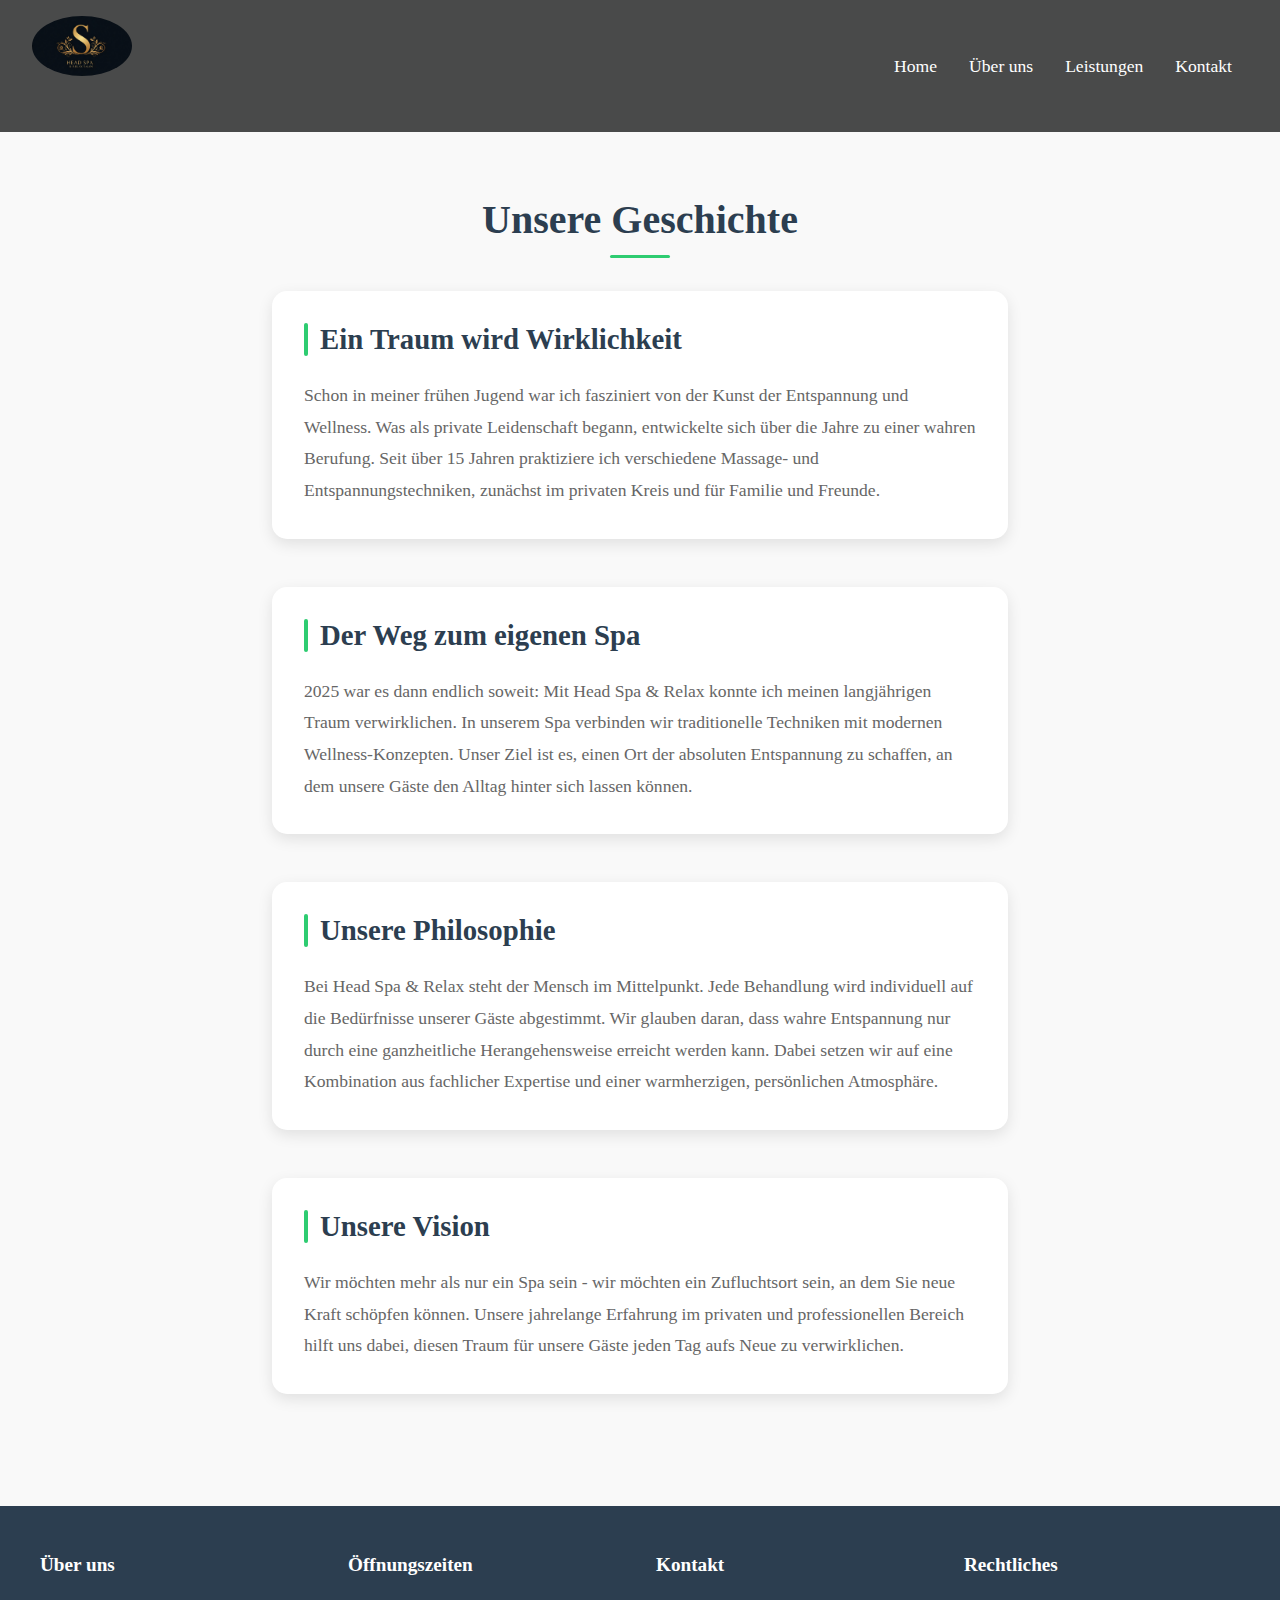
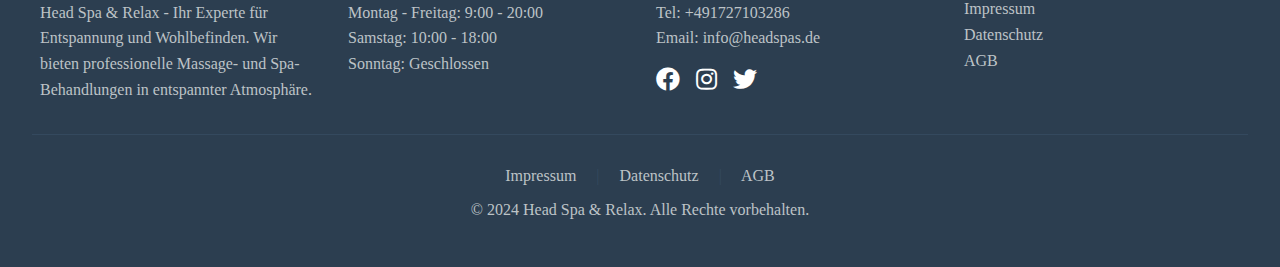
==== html/about.html @ ac2a5c90 "html & JS update" ====
<!DOCTYPE html>
<html lang="de">

<head>
    <meta charset="UTF-8">
    <meta name="viewport" content="width=device-width, initial-scale=1.0">
    <title>Über uns - Head Spa & Relax</title>
    <link rel="stylesheet" href="../style/assets.css">
    <link rel="stylesheet" href="../style/style.css">
    <link rel="stylesheet" href="../style/main.css">
    <link rel="stylesheet" href="../style/footer.css">
    <link rel="stylesheet" href="https://cdnjs.cloudflare.com/ajax/libs/font-awesome/5.15.4/css/all.min.css">
    <script src="../JS/nav.js" defer></script>
</head>

<body>
    <header>
        <div class="logo">
            <img src="../img/logo.jpg" alt="logo">
        </div>
        <button class="nav-toggle" aria-label="Toggle Navigation">
            <i class="fas fa-bars"></i>
        </button>
        <nav>
            <ul>
                <li><a href="../index.html">Home</a></li>
                <li><a href="./about.html">Über uns</a></li>
                <li><a href="./leistungen.html">Leistungen</a></li>
                <li><a href="../index.html#contact">Kontakt</a></li>
            </ul>
        </nav>
    </header>

    <main class="about-page">
        <div class="about-content">
            <h1>Unsere Geschichte</h1>

            <div class="story-section">
                <h2>Ein Traum wird Wirklichkeit</h2>
                <p>Schon in meiner frühen Jugend war ich fasziniert von der Kunst der Entspannung und Wellness. Was als
                    private Leidenschaft begann, entwickelte sich über die Jahre zu einer wahren Berufung. Seit über 15
                    Jahren praktiziere ich verschiedene Massage- und Entspannungstechniken, zunächst im privaten Kreis
                    und für Familie und Freunde.</p>
            </div>

            <div class="story-section">
                <h2>Der Weg zum eigenen Spa</h2>
                <p>2025 war es dann endlich soweit: Mit Head Spa & Relax konnte ich meinen langjährigen Traum
                    verwirklichen. In unserem Spa verbinden wir traditionelle Techniken mit modernen Wellness-Konzepten.
                    Unser Ziel ist es, einen Ort der absoluten Entspannung zu schaffen, an dem unsere Gäste den Alltag
                    hinter sich lassen können.</p>
            </div>

            <div class="story-section">
                <h2>Unsere Philosophie</h2>
                <p>Bei Head Spa & Relax steht der Mensch im Mittelpunkt. Jede Behandlung wird individuell auf die
                    Bedürfnisse unserer Gäste abgestimmt. Wir glauben daran, dass wahre Entspannung nur durch eine
                    ganzheitliche Herangehensweise erreicht werden kann. Dabei setzen wir auf eine Kombination aus
                    fachlicher Expertise und einer warmherzigen, persönlichen Atmosphäre.</p>
            </div>

            <div class="story-section">
                <h2>Unsere Vision</h2>
                <p>Wir möchten mehr als nur ein Spa sein - wir möchten ein Zufluchtsort sein, an dem Sie neue Kraft
                    schöpfen können. Unsere jahrelange Erfahrung im privaten und professionellen Bereich hilft uns
                    dabei,
                    diesen Traum für unsere Gäste jeden Tag aufs Neue zu verwirklichen.</p>
            </div>
        </div>
    </main>

    <footer>
        <div class="footer-content">
            <div class="footer-section">
                <h4>Über uns</h4>
                <p>Head Spa & Relax - Ihr Experte für Entspannung und Wohlbefinden. Wir bieten professionelle Massage-
                    und Spa-Behandlungen in entspannter Atmosphäre.</p>
            </div>
            <div class="footer-section">
                <h4>Öffnungszeiten</h4>
                <p>Montag - Freitag: 9:00 - 20:00</p>
                <p>Samstag: 10:00 - 18:00</p>
                <p>Sonntag: Geschlossen</p>
            </div>
            <div class="footer-section">
                <h4>Kontakt</h4>
                <p>Tel: +491727103286</p>
                <p>Email: info@headspas.de</p>
                <div class="social-links">
                    <a href="#"><i class="fab fa-facebook"></i></a>
                    <a href="https://www.instagram.com/head_spa_ulm?igsh=MXI2OWJmdGpib2kwNg=="><i
                            class="fab fa-instagram"></i></a>
                    <a href="#"><i class="fab fa-twitter"></i></a>
                </div>
            </div>
            <div class="footer-section">
                <h4>Rechtliches</h4>
                <ul class="legal-links">
                    <li><a href="../html/impressum.html">Impressum</a></li>
                    <li><a href="../html/datenschutz.html">Datenschutz</a></li>
                    <li><a href="../html/agb.html">AGB</a></li>
                </ul>
            </div>
        </div>
        <div class="footer-bottom">
            <div class="footer-nav">
                <a href="../html/impressum.html">Impressum</a>
                <span>|</span>
                <a href="../html/datenschutz.html">Datenschutz</a>
                <span>|</span>
                <a href="../html/agb.html">AGB</a>
            </div>
            <p>&copy; 2024 Head Spa & Relax. Alle Rechte vorbehalten.</p>
        </div>
    </footer>
</body>

</html>
---- style/assets.css ----
body,
html {
  margin: 0;
  padding: 0;
  background-color: #f6f7f8;
}

* {
  margin: 0;
  padding: 0;
  box-sizing: border-box;
}

a {
  text-decoration: none;
}

header {
  display: flex;
  flex-direction: row;
  justify-content: space-between;
  color: white;
}
---- style/style.css ----
nav {
  display: flex;
  flex-direction: row;
  justify-content: space-between;
  align-items: center;
  padding: 0px 16px;
}

nav ul {
  display: flex;
  gap: 16px;
  flex-direction: row;
  list-style: none;
  margin-block: 0;
}

header ul li a {
  color: white;
}

.logo {
  width: 100px;
  height: 100px;
}

.logo img {
  width: 100%;
  height: 100%;
  object-fit: cover;
}

.home {
  color: #f6e3bf;
  gap: 16px;
  display: flex;
  flex-direction: column;
}

.home h1 {
  display: flex;
  justify-content: center;
}

.home h2 {
  display: flex;
  justify-content: center;
}

.background {
  background: url(../img/head.avif);
  width: 100%;
  height: 700px;
  object-fit: cover;
  background-repeat: no-repeat;
  background-size: cover;
  background-position: center center;
}

.about {
  display: flex;
  flex-direction: column;
  justify-content: center;
  align-items: center;
  gap: 16px;
  padding: 16px;
  background-color: #4d3627;
  height: 200px;
}

.about p {
  color: white;
  font-size: 24px;
}

.services {
  display: flex;
  flex-direction: column;
  justify-content: center;
  align-items: center;
  gap: 16px;
  padding: 16px;
}

.services p {
  font-size: 24px;
}
---- style/main.css ----
/* Grundlegende Fixes für das Layout */
html,
body {
  margin: 0;
  padding: 0;
  overflow-x: hidden; /* Verhindert horizontales Scrollen */
  width: 100%;
}

.background {
  background-image: linear-gradient(rgba(0, 0, 0, 0.5), rgba(0, 0, 0, 0.5)),
    url("../img/head.jpg");
  background-size: cover;
  background-position: center;
  min-height: 100vh;
  color: white;
  position: relative;
  width: 100%; /* Stellt sicher, dass der Container nicht überläuft */
  overflow: hidden; /* Verhindert Überlauf */
}

header {
  padding: 1rem 2rem;
  display: flex;
  justify-content: space-between;
  align-items: center;
  background-color: rgba(0, 0, 0, 0.7);
}

.logo img {
  height: 60px;
  border-radius: 50%;
}

/* Basis Navigation Styles */
.nav-toggle {
  display: none; /* Versteckt den Button standardmäßig */
}

nav {
  z-index: 1000;
}

nav ul {
  display: flex;
  gap: 2rem;
  list-style: none;
  margin: 0;
  padding: 0;
}

nav a {
  color: white;
  text-decoration: none;
  font-size: 1.1rem;
  transition: color 0.3s ease;
}

nav a:hover {
  color: #2ecc71;
}

/* Mobile Navigation */
@media (max-width: 768px) {
  .nav-toggle {
    display: block;
    font-size: 1.5rem;
    color: white;
    background: none;
    border: none;
    cursor: pointer;
    padding: 0.5rem;
    z-index: 1001;
    position: relative;
  }

  nav {
    position: fixed;
    top: 0;
    right: -100%;
    height: 100vh;
    width: 70%;
    background-color: rgba(0, 0, 0, 0.95);
    transition: right 0.3s ease;
    padding: 5rem 2rem;
    z-index: 999;
  }

  nav.active {
    right: 0;
  }

  nav ul {
    flex-direction: column;
    align-items: center;
    gap: 2rem;
  }

  nav a {
    font-size: 1.2rem;
  }
}

.home {
  height: calc(100vh - 80px);
  display: flex;
  flex-direction: column;
  justify-content: center;
  align-items: center;
  text-align: center;
  padding: 2rem;
  position: relative;
  z-index: 2;
  width: 100%;
  box-sizing: border-box; /* Verhindert, dass Padding die Breite vergrößert */
}

.home h1,
.home h2,
.home-description {
  text-shadow: 2px 2px 4px rgba(0, 0, 0, 0.5);
}

.home h1 {
  font-size: 3.5rem;
  margin-bottom: 1rem;
}

.home h2 {
  font-size: 2rem;
  margin-bottom: 2rem;
}

.home-description {
  font-size: 1.2rem;
  max-width: 600px;
  margin-bottom: 2rem;
  width: 100%;
  box-sizing: border-box;
  padding: 0 1rem;
}

.cta-button {
  display: inline-block;
  padding: 1rem 2rem;
  background-color: #2ecc71;
  color: white;
  text-decoration: none;
  border-radius: 30px;
  font-size: 1.2rem;
  transition: transform 0.3s ease, background-color 0.3s ease;
}

.cta-button:hover {
  transform: scale(1.05);
  background-color: #27ae60;
}

.about {
  padding: 4rem 2rem;
  background-color: #f9f9f9;
  text-align: center;
  width: 100%;
  box-sizing: border-box;
  padding-left: 1rem;
  padding-right: 1rem;
}

.about p {
  max-width: 800px;
  margin: 0 auto;
  font-size: 1.2rem;
  line-height: 1.6;
  color: #333;
  width: 100%;
  box-sizing: border-box;
  padding-left: 1rem;
  padding-right: 1rem;
}

@media (max-width: 768px) {
  .background {
    background-size: cover;
    background-position: 50% 30%;
    width: 100vw;
    overflow-x: hidden;
  }

  /* Entfernen des dunklen Overlays */
  .background::before {
    display: none; /* oder komplett entfernen */
  }

  /* Neue mobile Navigation */
  header {
    flex-direction: row; /* Zurück zu row für Toggle-Nav */
    padding: 1rem;
    position: relative;
  }

  .home {
    height: calc(100vh - 120px);
    padding: 1rem;
    width: 100%;
    box-sizing: border-box; /* Verhindert, dass Padding die Breite vergrößert */
  }

  .home h1 {
    font-size: 2rem;
    margin-bottom: 0.5rem;
  }

  .home h2 {
    font-size: 1.3rem;
    margin-bottom: 1rem;
  }

  .home-description {
    font-size: 1rem;
    margin-bottom: 1.5rem;
    width: 100%;
    box-sizing: border-box;
    padding: 0 1rem;
  }

  .cta-button {
    padding: 0.8rem 1.5rem;
    font-size: 1rem;
  }

  .social-float {
    bottom: 20px;
    top: auto;
    right: 50%;
    transform: translateX(50%);
    flex-direction: row;
    background-color: rgba(44, 62, 80, 0.9);
    padding: 0.5rem;
    border-radius: 25px;
  }

  .social-float a {
    width: 35px;
    height: 35px;
    font-size: 0.9rem;
  }

  /* Anpassung der Container-Breiten */
  .services-grid,
  .contact-container,
  .about p {
    width: 100%;
    box-sizing: border-box;
    padding-left: 1rem;
    padding-right: 1rem;
  }
}

@media (max-width: 480px) {
  .background {
    background-position: 50% 35%;
  }

  .home h1 {
    font-size: 1.8rem;
  }

  .home h2 {
    font-size: 1.1rem;
  }

  nav ul {
    padding: 0;
  }

  nav a {
    padding: 0.4rem 0.8rem;
  }
}

@media (max-height: 480px) and (orientation: landscape) {
  .home {
    height: auto;
    min-height: calc(100vh - 80px);
    padding: 2rem 1rem;
  }

  .home h1 {
    font-size: 1.8rem;
  }

  .home-description {
    max-width: 400px;
  }
}

.services {
  padding: 4rem 2rem;
  background-color: #fff;
}

.section-title {
  text-align: center;
  font-size: 2.5rem;
  color: #333;
  margin-bottom: 3rem;
}

.services-grid {
  display: grid;
  grid-template-columns: repeat(auto-fit, minmax(300px, 1fr));
  gap: 2rem;
  max-width: 1200px;
  margin: 2rem auto;
  padding: 0 2rem;
}

.service-card {
  background: white;
  border-radius: 15px;
  padding: 2rem;
  box-shadow: 0 5px 15px rgba(0, 0, 0, 0.1);
  transition: all 0.3s ease;
  position: relative;
  overflow: hidden;
}

.service-card:hover {
  transform: translateY(-5px);
  box-shadow: 0 8px 25px rgba(0, 0, 0, 0.15);
}

.service-card span {
  display: block;
  font-size: 1.8rem;
  color: #2c3e50;
  margin-bottom: 1.5rem;
  text-align: center;
  font-weight: 600;
  position: relative;
  padding-bottom: 1rem;
}

.service-card span::after {
  content: "";
  position: absolute;
  bottom: 0;
  left: 50%;
  transform: translateX(-50%);
  width: 50px;
  height: 3px;
  background-color: #2ecc71;
  border-radius: 2px;
}

.service-card ul {
  list-style: none;
  padding: 0;
  margin: 0 0 1.5rem 0;
}

.service-card li {
  padding: 0.8rem 0;
  border-bottom: 1px solid #eee;
  color: #666;
  position: relative;
  padding-left: 2rem;
}

.service-card li::before {
  content: "✓";
  position: absolute;
  left: 0;
  color: #2ecc71;
  font-weight: bold;
}

.service-card li:last-child {
  border-bottom: none;
}

.service-card p {
  text-align: center;
  font-size: 1.2rem;
  color: #2c3e50;
  font-weight: 600;
  margin-top: 2rem;
  padding: 1rem;
  background-color: #f8f9fa;
  border-radius: 8px;
}

.contact {
  padding: 4rem 2rem;
  background-color: #f9f9f9;
}

.contact-container {
  display: flex;
  gap: 3rem;
  max-width: 1200px;
  margin: 0 auto;
}

.contact-info {
  flex: 1;
  padding: 2rem;
  background-color: #f8f9fa;
  border-radius: 15px;
  box-shadow: 0 5px 15px rgba(0, 0, 0, 0.1);
}

.contact-info h3 {
  color: #2c3e50;
  margin-bottom: 1.5rem;
  font-size: 1.5rem;
}

.contact-info p {
  margin: 0.5rem 0;
  color: #666;
  font-size: 1.1rem;
}

.contact-form {
  flex: 2;
  display: grid;
  gap: 1.5rem;
}

.map-container {
  margin-top: 2rem;
  border-radius: 15px;
  overflow: hidden;
  box-shadow: 0 5px 15px rgba(0, 0, 0, 0.1);
}

.map-container iframe {
  display: block;
  width: 100%;
  height: 300px;
  border: none;
}

.contact-form input,
.contact-form textarea {
  width: 100%;
  padding: 1rem;
  border: 1px solid #ddd;
  border-radius: 8px;
  font-size: 1rem;
}

.contact-form textarea {
  height: 150px;
  resize: vertical;
}

.contact-form button {
  background-color: #2ecc71;
  color: white;
  padding: 1rem 2rem;
  border: none;
  border-radius: 30px;
  font-size: 1.1rem;
  cursor: pointer;
  transition: background-color 0.3s ease;
}

.contact-form button:hover {
  background-color: #27ae60;
}

@media (max-width: 768px) {
  .contact-container {
    flex-direction: column;
    padding: 0 1rem;
  }

  .contact-info,
  .contact-form {
    width: 100%;
  }

  .map-container {
    height: 250px;
  }
}

.social-float {
  position: fixed;
  right: 20px;
  top: 50%;
  transform: translateY(-50%);
  display: flex;
  flex-direction: column;
  gap: 1rem;
  z-index: 100;
}

.social-float a {
  background: rgba(44, 62, 80, 0.9);
  color: white;
  width: 45px;
  height: 45px;
  border-radius: 50%;
  display: flex;
  justify-content: center;
  align-items: center;
  text-decoration: none;
  transition: transform 0.3s ease, background-color 0.3s ease;
}

.social-float a:hover {
  transform: scale(1.1);
  background-color: #2ecc71;
}

@media (max-width: 768px) {
  .social-float {
    bottom: 20px;
    top: auto;
    right: 20px;
    transform: none;
    flex-direction: row;
  }
}

.form-message {
  margin-top: 1rem;
  padding: 0.5rem;
  text-align: center;
  font-weight: 500;
}

button[type="submit"]:disabled {
  opacity: 0.7;
  cursor: not-allowed;
}

/* Optional: Hover-Effekt für die Preise */
.service-card p:hover {
  background-color: #2ecc71;
  color: white;
  transition: all 0.3s ease;
}

/* Booking Button */
.book-btn {
  display: block;
  width: 100%;
  padding: 1rem;
  margin-top: 1.5rem;
  background-color: #2ecc71;
  color: white;
  border: none;
  border-radius: 8px;
  font-size: 1.1rem;
  cursor: pointer;
  transition: all 0.3s ease;
}

.book-btn:hover {
  background-color: #27ae60;
  transform: translateY(-2px);
}

/* Modal Styles */
.modal {
  display: none;
  position: fixed;
  top: 0;
  left: 0;
  width: 100%;
  height: 100%;
  background-color: rgba(0, 0, 0, 0.7);
  z-index: 1000;
}

.modal-content {
  position: relative;
  background-color: white;
  margin: 10% auto;
  padding: 2rem;
  width: 90%;
  max-width: 500px;
  border-radius: 15px;
  box-shadow: 0 5px 15px rgba(0, 0, 0, 0.3);
}

.close-modal {
  position: absolute;
  right: 1.5rem;
  top: 1rem;
  font-size: 2rem;
  cursor: pointer;
  color: #666;
}

.close-modal:hover {
  color: #333;
}

.selected-service {
  margin: 2rem 0;
  padding: 1.5rem;
  background-color: #f8f9fa;
  border-radius: 8px;
}

.contact-options {
  display: grid;
  gap: 1rem;
  margin-top: 2rem;
}

.contact-btn {
  padding: 1rem;
  border: none;
  border-radius: 8px;
  font-size: 1.1rem;
  cursor: pointer;
  transition: all 0.3s ease;
  display: flex;
  align-items: center;
  justify-content: center;
  gap: 0.5rem;
}

.email-btn {
  background-color: #2c3e50;
  color: white;
}

.whatsapp-btn {
  background-color: #25d366;
  color: white;
}

.contact-btn:hover {
  transform: translateY(-2px);
  filter: brightness(110%);
}

@media (max-width: 768px) {
  .modal-content {
    margin: 20% auto;
    padding: 1.5rem;
  }
}

.email-form {
  margin-top: 1rem;
  display: grid;
  gap: 1rem;
}

.email-form input,
.email-form textarea {
  width: 100%;
  padding: 0.8rem;
  border: 1px solid #ddd;
  border-radius: 8px;
  font-size: 1rem;
}

.email-form textarea {
  height: 100px;
  resize: vertical;
}

.submit-btn {
  background-color: #2c3e50;
  color: white;
  padding: 1rem;
  border: none;
  border-radius: 8px;
  cursor: pointer;
  transition: all 0.3s ease;
}

.submit-btn:hover {
  background-color: #34495e;
  transform: translateY(-2px);
}

.email-option {
  display: grid;
  gap: 1rem;
}

/* Service Tabs */
.service-tabs {
  display: flex;
  justify-content: center;
  gap: 1rem;
  margin-bottom: 3rem;
}

.tab-btn {
  padding: 1rem 2rem;
  font-size: 1.1rem;
  border: none;
  border-radius: 30px;
  background-color: #f8f9fa;
  color: #2c3e50;
  cursor: pointer;
  transition: all 0.3s ease;
  display: flex;
  align-items: center;
  gap: 0.5rem;
}

.tab-btn i {
  font-size: 1.2rem;
}

.tab-btn.active {
  background-color: #2ecc71;
  color: white;
  transform: translateY(-2px);
}

.tab-btn:hover:not(.active) {
  background-color: #e9ecef;
  transform: translateY(-2px);
}

/* Services Grid */
.services-grid {
  display: none;
  opacity: 0;
  transition: opacity 0.3s ease;
}

.services-grid.active {
  display: grid;
  opacity: 1;
}

/* Responsive Anpassungen */
@media (max-width: 768px) {
  .service-tabs {
    flex-direction: column;
    align-items: center;
    gap: 0.5rem;
  }

  .tab-btn {
    width: 100%;
    max-width: 300px;
    justify-content: center;
  }
}

/* About Page Styles */
.about-page {
  background-color: #f9f9f9;
  padding: 4rem 0;
}

.about-content {
  max-width: 800px;
  margin: 0 auto;
  padding: 0 2rem;
}

.about-content h1 {
  color: #2c3e50;
  text-align: center;
  font-size: 2.5rem;
  margin-bottom: 3rem;
  position: relative;
}

.about-content h1::after {
  content: "";
  position: absolute;
  bottom: -15px;
  left: 50%;
  transform: translateX(-50%);
  width: 60px;
  height: 3px;
  background-color: #2ecc71;
  border-radius: 2px;
}

.story-section {
  margin-bottom: 3rem;
  background-color: white;
  padding: 2rem;
  border-radius: 15px;
  box-shadow: 0 5px 15px rgba(0, 0, 0, 0.1);
  transition: transform 0.3s ease;
}

.story-section:hover {
  transform: translateY(-5px);
}

.story-section h2 {
  color: #2c3e50;
  font-size: 1.8rem;
  margin-bottom: 1.5rem;
  position: relative;
  padding-left: 1rem;
}

.story-section h2::before {
  content: "";
  position: absolute;
  left: 0;
  top: 0;
  height: 100%;
  width: 4px;
  background-color: #2ecc71;
  border-radius: 2px;
}

.story-section p {
  color: #666;
  line-height: 1.8;
  font-size: 1.1rem;
}

@media (max-width: 768px) {
  .about-page {
    padding: 2rem 0;
  }

  .about-content {
    padding: 0 1rem;
  }

  .story-section {
    padding: 1.5rem;
    margin-bottom: 2rem;
  }

  .story-section h2 {
    font-size: 1.5rem;
  }

  .story-section p {
    font-size: 1rem;
  }
}
---- style/footer.css ----
footer {
  background-color: #2c3e50;
  color: white;
  padding: 3rem 2rem;
}

.footer-content {
  max-width: 1200px;
  margin: 0 auto;
  display: grid;
  grid-template-columns: repeat(auto-fit, minmax(250px, 1fr));
  gap: 2rem;
}

.footer-section h4 {
  font-size: 1.2rem;
  margin-bottom: 1.5rem;
}

.footer-section p {
  color: #bdc3c7;
  line-height: 1.6;
}

.social-links {
  display: flex;
  gap: 1rem;
  margin-top: 1rem;
}

.social-links a {
  color: white;
  text-decoration: none;
  font-size: 1.5rem;
  transition: color 0.3s ease;
}

.social-links a:hover {
  color: #2ecc71;
}

.footer-bottom {
  text-align: center;
  margin-top: 2rem;
  padding-top: 2rem;
  border-top: 1px solid #34495e;
  color: #bdc3c7;
}

.legal-links {
  list-style: none;
  padding: 0;
}

.legal-links li {
  margin-bottom: 0.5rem;
}

.legal-links a {
  color: #bdc3c7;
  text-decoration: none;
  transition: color 0.3s ease;
}

.legal-links a:hover {
  color: #2ecc71;
}

.footer-nav {
  margin-bottom: 1rem;
}

.footer-nav a {
  color: #bdc3c7;
  text-decoration: none;
  transition: color 0.3s ease;
}

.footer-nav a:hover {
  color: #2ecc71;
}

.footer-nav span {
  margin: 0 1rem;
  color: #34495e;
}

@media (max-width: 768px) {
  .footer-nav {
    display: flex;
    flex-direction: column;
    gap: 0.5rem;
  }

  .footer-nav span {
    display: none;
  }
}
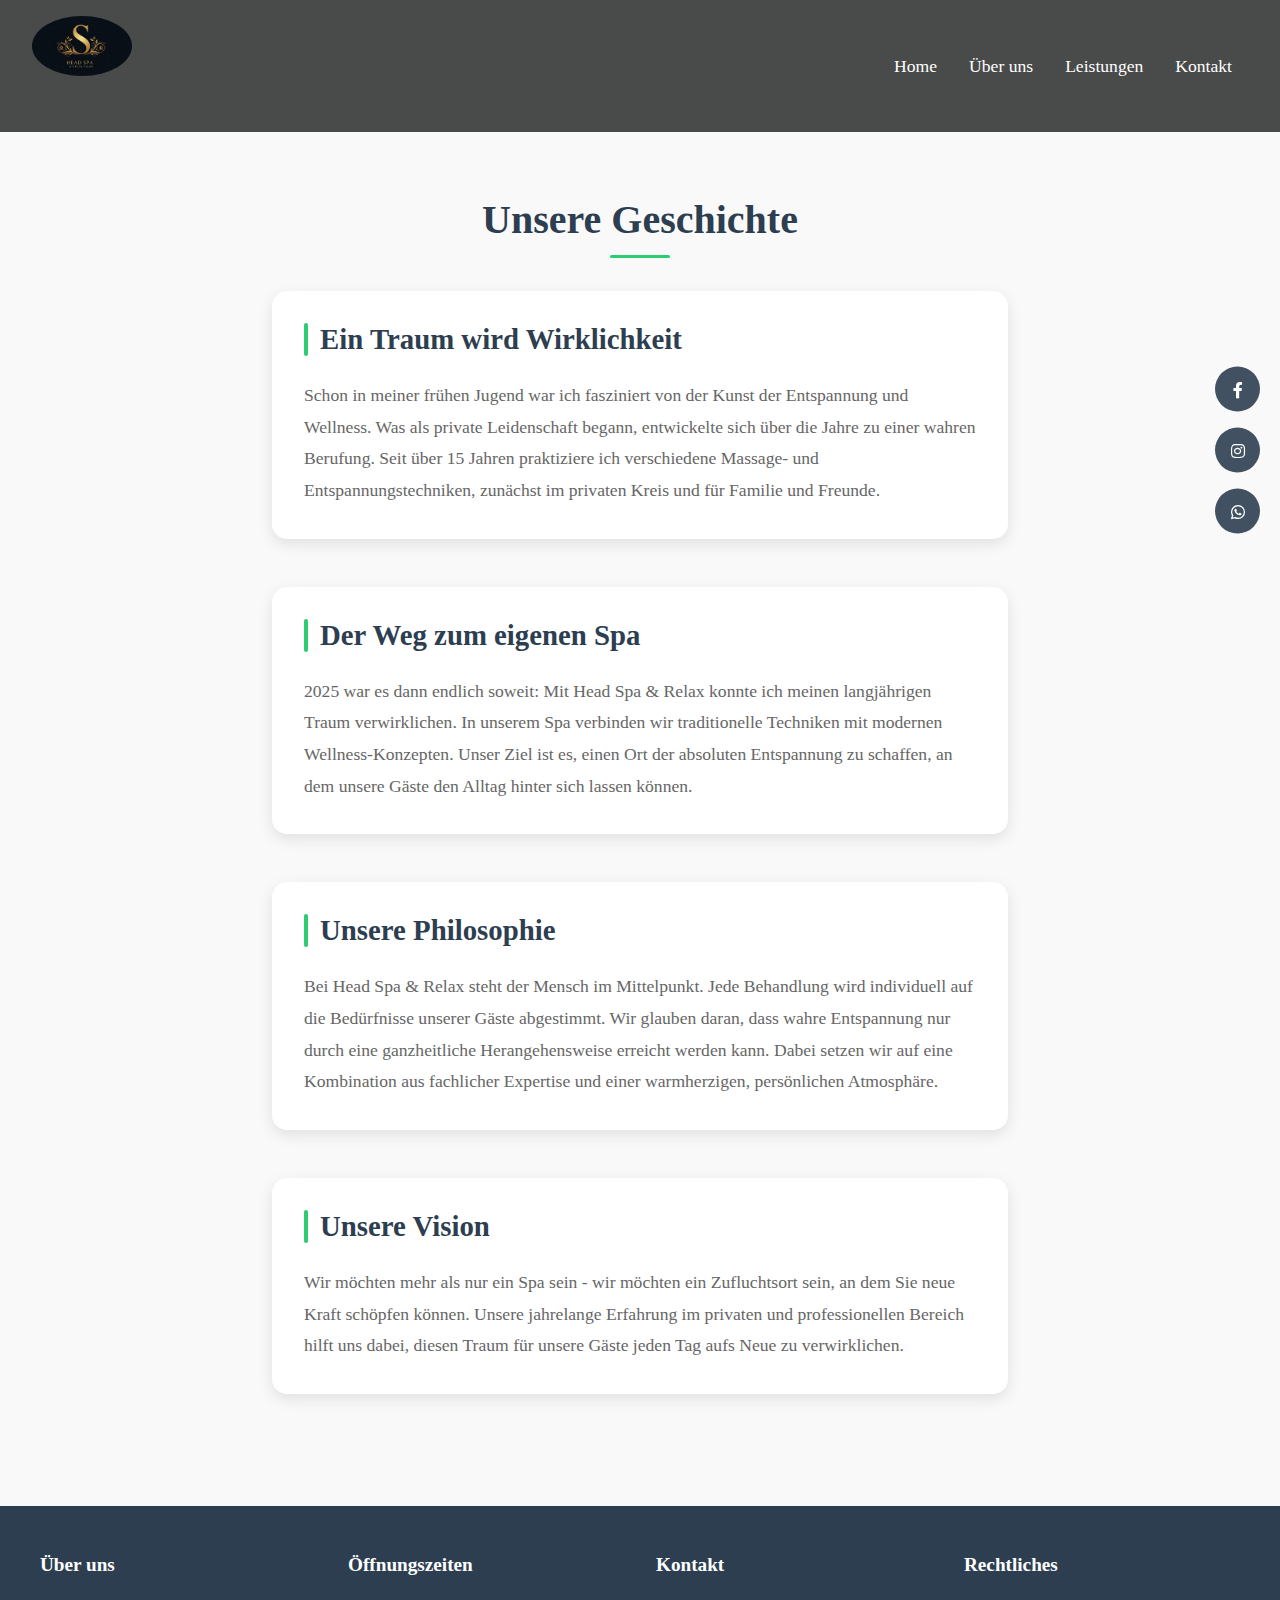
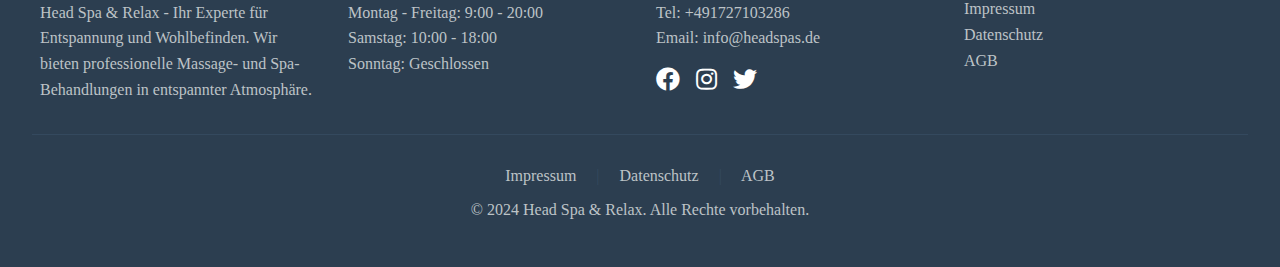
==== commit 8337c15c: "price update" ====
--- a/html/about.html
+++ b/html/about.html
@@ -14,6 +14,13 @@
 </head>
 
 <body>
+    <div class="social-float">
+        <a href="https://facebook.com/headsparelax" target="_blank"><i class="fab fa-facebook-f"></i></a>
+        <a href="https://www.instagram.com/head_spa_ulm?igsh=MXI2OWJmdGpib2kwNg==" target="_blank"><i
+                class="fab fa-instagram"></i></a>
+        <a href="https://wa.me/+491727103286" target="_blank"><i class="fab fa-whatsapp"></i></a>
+    </div>
+
     <header>
         <div class="logo">
             <img src="../img/logo.jpg" alt="logo">
--- a/style/main.css
+++ b/style/main.css
@@ -8,7 +8,7 @@
 }
 
 .background {
-  background-image: linear-gradient(rgba(0, 0, 0, 0.5), rgba(0, 0, 0, 0.5)),
+  background-image: linear-gradient(rgba(0, 0, 0, 0.01), rgba(0, 0, 0, 0.01)),
     url("../img/head.jpg");
   background-size: cover;
   background-position: center;
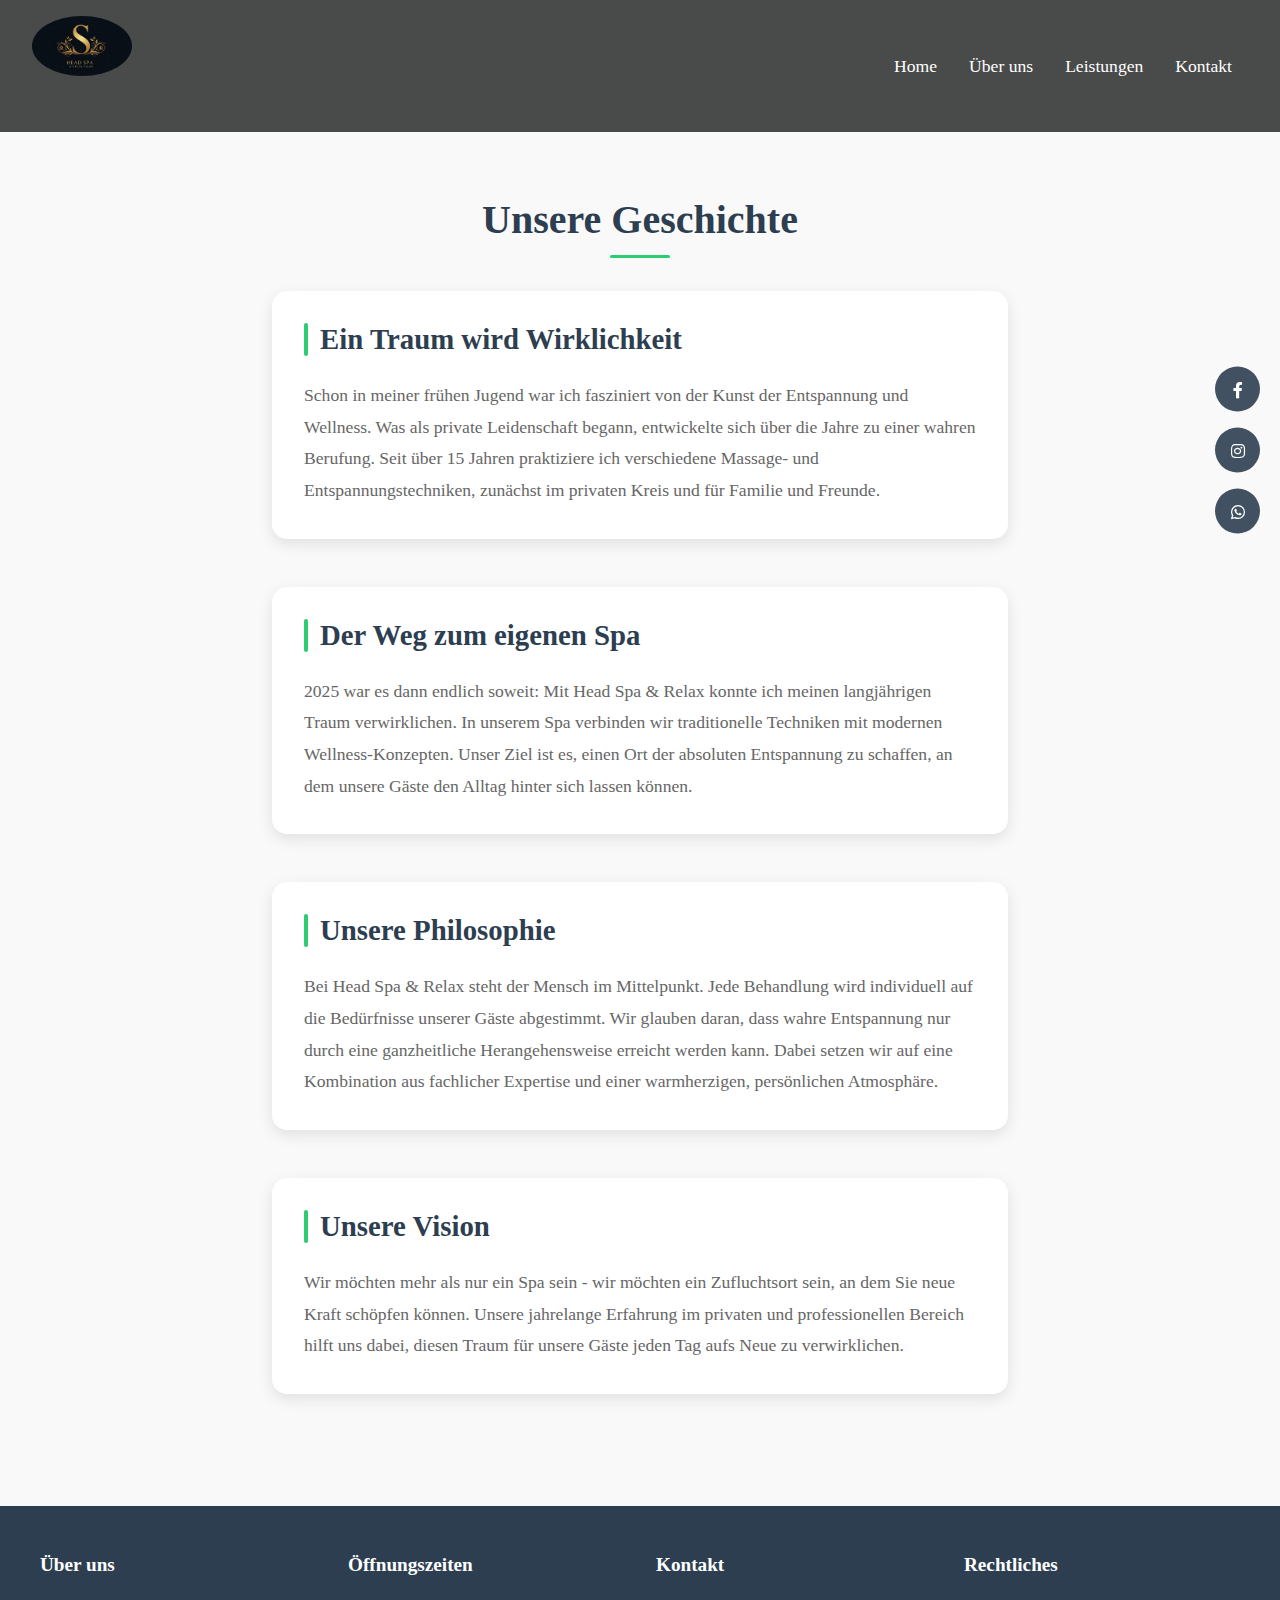
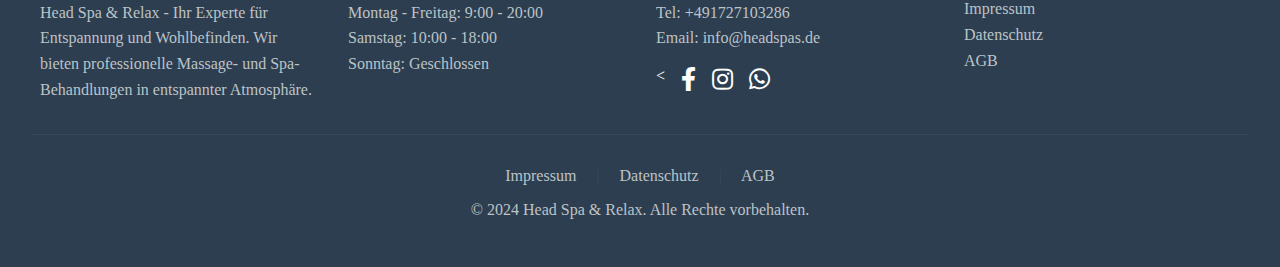
==== commit a8a9a9bd: "AGB..." ====
--- a/html/about.html
+++ b/html/about.html
@@ -4,6 +4,8 @@
 <head>
     <meta charset="UTF-8">
     <meta name="viewport" content="width=device-width, initial-scale=1.0">
+    <link rel="icon" type="image/x-icon" href="../img/logo.jpg">
+
     <title>Über uns - Head Spa & Relax</title>
     <link rel="stylesheet" href="../style/assets.css">
     <link rel="stylesheet" href="../style/style.css">
@@ -23,7 +25,8 @@
 
     <header>
         <div class="logo">
-            <img src="../img/logo.jpg" alt="logo">
+            <img src="../img/logo.jpg" alt="logo" style="cursor: pointer;"
+                onclick="window.location.href='../index.html'">
         </div>
         <button class="nav-toggle" aria-label="Toggle Navigation">
             <i class="fas fa-bars"></i>
@@ -94,10 +97,10 @@
                 <p>Tel: +491727103286</p>
                 <p>Email: info@headspas.de</p>
                 <div class="social-links">
-                    <a href="#"><i class="fab fa-facebook"></i></a>
-                    <a href="https://www.instagram.com/head_spa_ulm?igsh=MXI2OWJmdGpib2kwNg=="><i
-                            class="fab fa-instagram"></i></a>
-                    <a href="#"><i class="fab fa-twitter"></i></a>
+                    <<a href="https://facebook.com/headsparelax" target="_blank"><i class="fab fa-facebook-f"></i></a>
+                        <a href="https://www.instagram.com/head_spa_ulm?igsh=MXI2OWJmdGpib2kwNg==" target="_blank"><i
+                                class="fab fa-instagram"></i></a>
+                        <a href="https://wa.me/+491727103286" target="_blank"><i class="fab fa-whatsapp"></i></a>
                 </div>
             </div>
             <div class="footer-section">
--- a/style/main.css
+++ b/style/main.css
@@ -545,6 +545,54 @@
   transition: all 0.3s ease;
 }
 
+/* Standard Checkbox Styling */
+.checkbox-options input[type="checkbox"] {
+  appearance: none;
+  width: 20px;
+  height: 20px;
+  border: 2px solid #2ecc71; /* Grüner Rand */
+  border-radius: 4px;
+  background-color: white;
+  cursor: pointer;
+  transition: background-color 0.3s ease, border-color 0.3s ease;
+}
+
+/* Wenn die Checkbox ausgewählt ist */
+.checkbox-options input[type="checkbox"]:checked {
+  background-color: #2ecc71; /* Grünes Kästchen */
+  border-color: #27ae60;
+}
+
+/* Optional: Ein Häkchen-Symbol */
+.checkbox-options input[type="checkbox"]::after {
+  content: "✓";
+  font-size: 16px;
+  color: white;
+  display: block;
+  text-align: center;
+  font-weight: bold;
+  visibility: hidden;
+}
+
+.checkbox-options input[type="checkbox"]:checked::after {
+  visibility: visible;
+}
+
+.checkbox-options > label {
+  display: flex;
+  flex-direction: row;
+  gap: 10px;
+  text-align: center;
+  align-items: center;
+  font-size: 1.2rem;
+  color: #2c3e50;
+  font-weight: 600;
+  margin-top: 0.2rem;
+  padding: 0.6rem;
+  background-color: #f8f9fa;
+  border-radius: 8px;
+}
+
 /* Booking Button */
 .book-btn {
   display: block;
@@ -563,6 +611,12 @@
 .book-btn:hover {
   background-color: #27ae60;
   transform: translateY(-2px);
+}
+.book-btn:disabled {
+  background-color: #ccc; /* Grau, wenn disabled */
+  color: #888; /* Textfarbe ändern */
+  cursor: not-allowed; /* Cursor auf "nicht erlaubt" setzen */
+  opacity: 0.6; /* Leicht transparent machen */
 }
 
 /* Modal Styles */
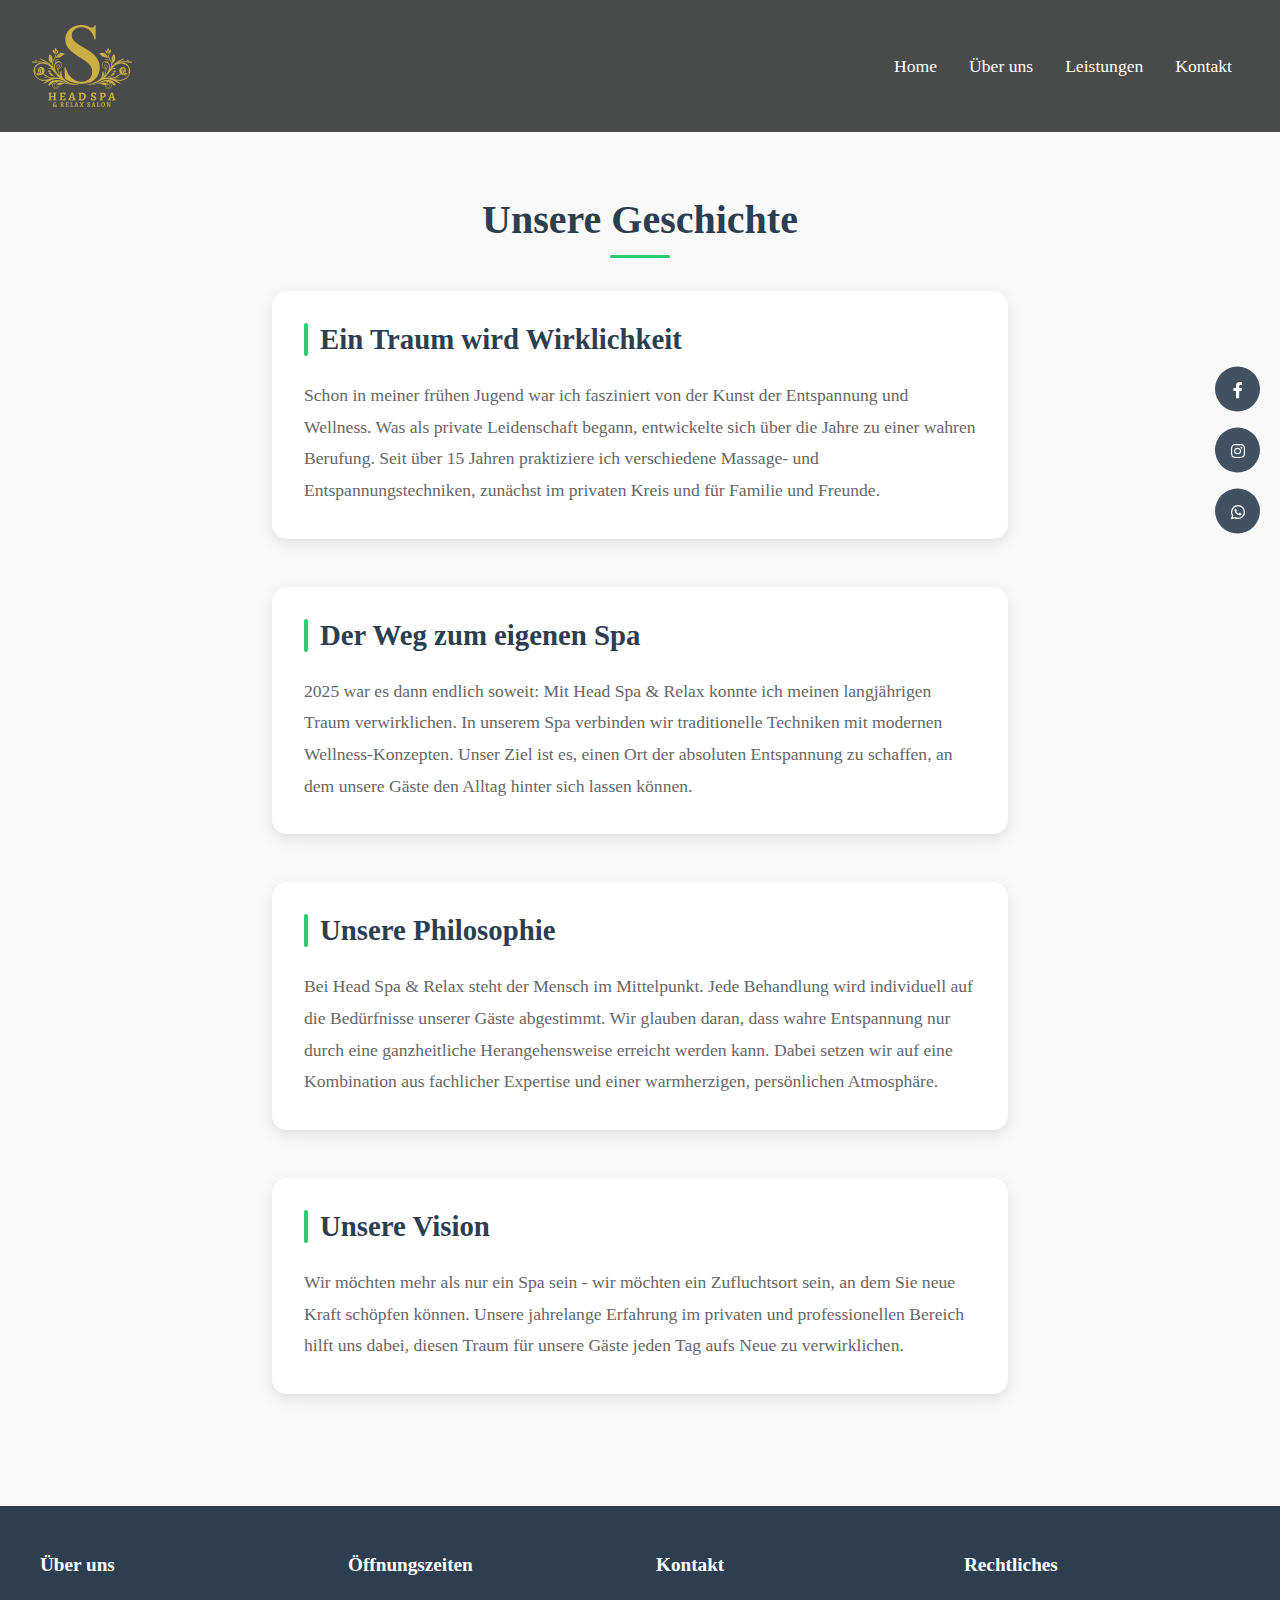
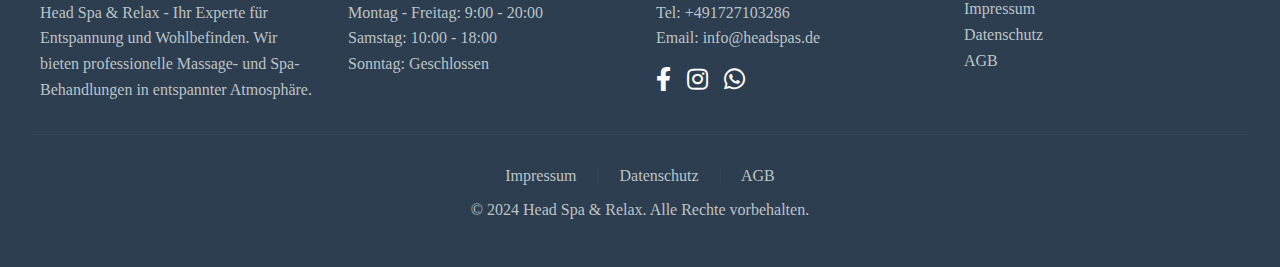
==== commit f45909f1: "fav icon." ====
--- a/html/about.html
+++ b/html/about.html
@@ -4,7 +4,7 @@
 <head>
     <meta charset="UTF-8">
     <meta name="viewport" content="width=device-width, initial-scale=1.0">
-    <link rel="icon" type="image/x-icon" href="../img/logo.jpg">
+    <link rel="icon" type="image/x-icon" href="../img/logo.svg">
 
     <title>Über uns - Head Spa & Relax</title>
     <link rel="stylesheet" href="../style/assets.css">
@@ -17,7 +17,7 @@
 
 <body>
     <div class="social-float">
-        <a href="https://facebook.com/headsparelax" target="_blank"><i class="fab fa-facebook-f"></i></a>
+        <a href="https://www.facebook.com/share/1BHVrZmTtb/" target="_blank"><i class="fab fa-facebook-f"></i></a>
         <a href="https://www.instagram.com/head_spa_ulm?igsh=MXI2OWJmdGpib2kwNg==" target="_blank"><i
                 class="fab fa-instagram"></i></a>
         <a href="https://wa.me/+491727103286" target="_blank"><i class="fab fa-whatsapp"></i></a>
@@ -25,7 +25,7 @@
 
     <header>
         <div class="logo">
-            <img src="../img/logo.jpg" alt="logo" style="cursor: pointer;"
+            <img src="../img/logo.svg" alt="logo" style="cursor: pointer;"
                 onclick="window.location.href='../index.html'">
         </div>
         <button class="nav-toggle" aria-label="Toggle Navigation">
@@ -97,10 +97,11 @@
                 <p>Tel: +491727103286</p>
                 <p>Email: info@headspas.de</p>
                 <div class="social-links">
-                    <<a href="https://facebook.com/headsparelax" target="_blank"><i class="fab fa-facebook-f"></i></a>
-                        <a href="https://www.instagram.com/head_spa_ulm?igsh=MXI2OWJmdGpib2kwNg==" target="_blank"><i
-                                class="fab fa-instagram"></i></a>
-                        <a href="https://wa.me/+491727103286" target="_blank"><i class="fab fa-whatsapp"></i></a>
+                    <a href="https://www.facebook.com/share/1BHVrZmTtb/" target="_blank"><i
+                            class="fab fa-facebook-f"></i></a>
+                    <a href="https://www.instagram.com/head_spa_ulm?igsh=MXI2OWJmdGpib2kwNg==" target="_blank"><i
+                            class="fab fa-instagram"></i></a>
+                    <a href="https://wa.me/+491727103286" target="_blank"><i class="fab fa-whatsapp"></i></a>
                 </div>
             </div>
             <div class="footer-section">
--- a/style/assets.css
+++ b/style/assets.css
@@ -3,6 +3,7 @@
   margin: 0;
   padding: 0;
   background-color: #f6f7f8;
+  scroll-behavior: smooth;
 }
 
 * {
--- a/style/style.css
+++ b/style/style.css
@@ -21,12 +21,14 @@
 .logo {
   width: 100px;
   height: 100px;
+  display: flex;
 }
 
 .logo img {
   width: 100%;
   height: 100%;
-  object-fit: cover;
+  object-fit: contain;
+  filter: invert(58%) sepia(80%) saturate(300%) hue-rotate(10deg);
 }
 
 .home {
@@ -44,16 +46,6 @@
 .home h2 {
   display: flex;
   justify-content: center;
-}
-
-.background {
-  background: url(../img/head.avif);
-  width: 100%;
-  height: 700px;
-  object-fit: cover;
-  background-repeat: no-repeat;
-  background-size: cover;
-  background-position: center center;
 }
 
 .about {
--- a/style/main.css
+++ b/style/main.css
@@ -27,11 +27,6 @@
   background-color: rgba(0, 0, 0, 0.7);
 }
 
-.logo img {
-  height: 60px;
-  border-radius: 50%;
-}
-
 /* Basis Navigation Styles */
 .nav-toggle {
   display: none; /* Versteckt den Button standardmäßig */
@@ -60,6 +55,11 @@
   color: #2ecc71;
 }
 
+@media (max-height: 850px) {
+  .background {
+    margin-bottom: 3rem;
+  }
+}
 /* Mobile Navigation */
 @media (max-width: 768px) {
   .nav-toggle {
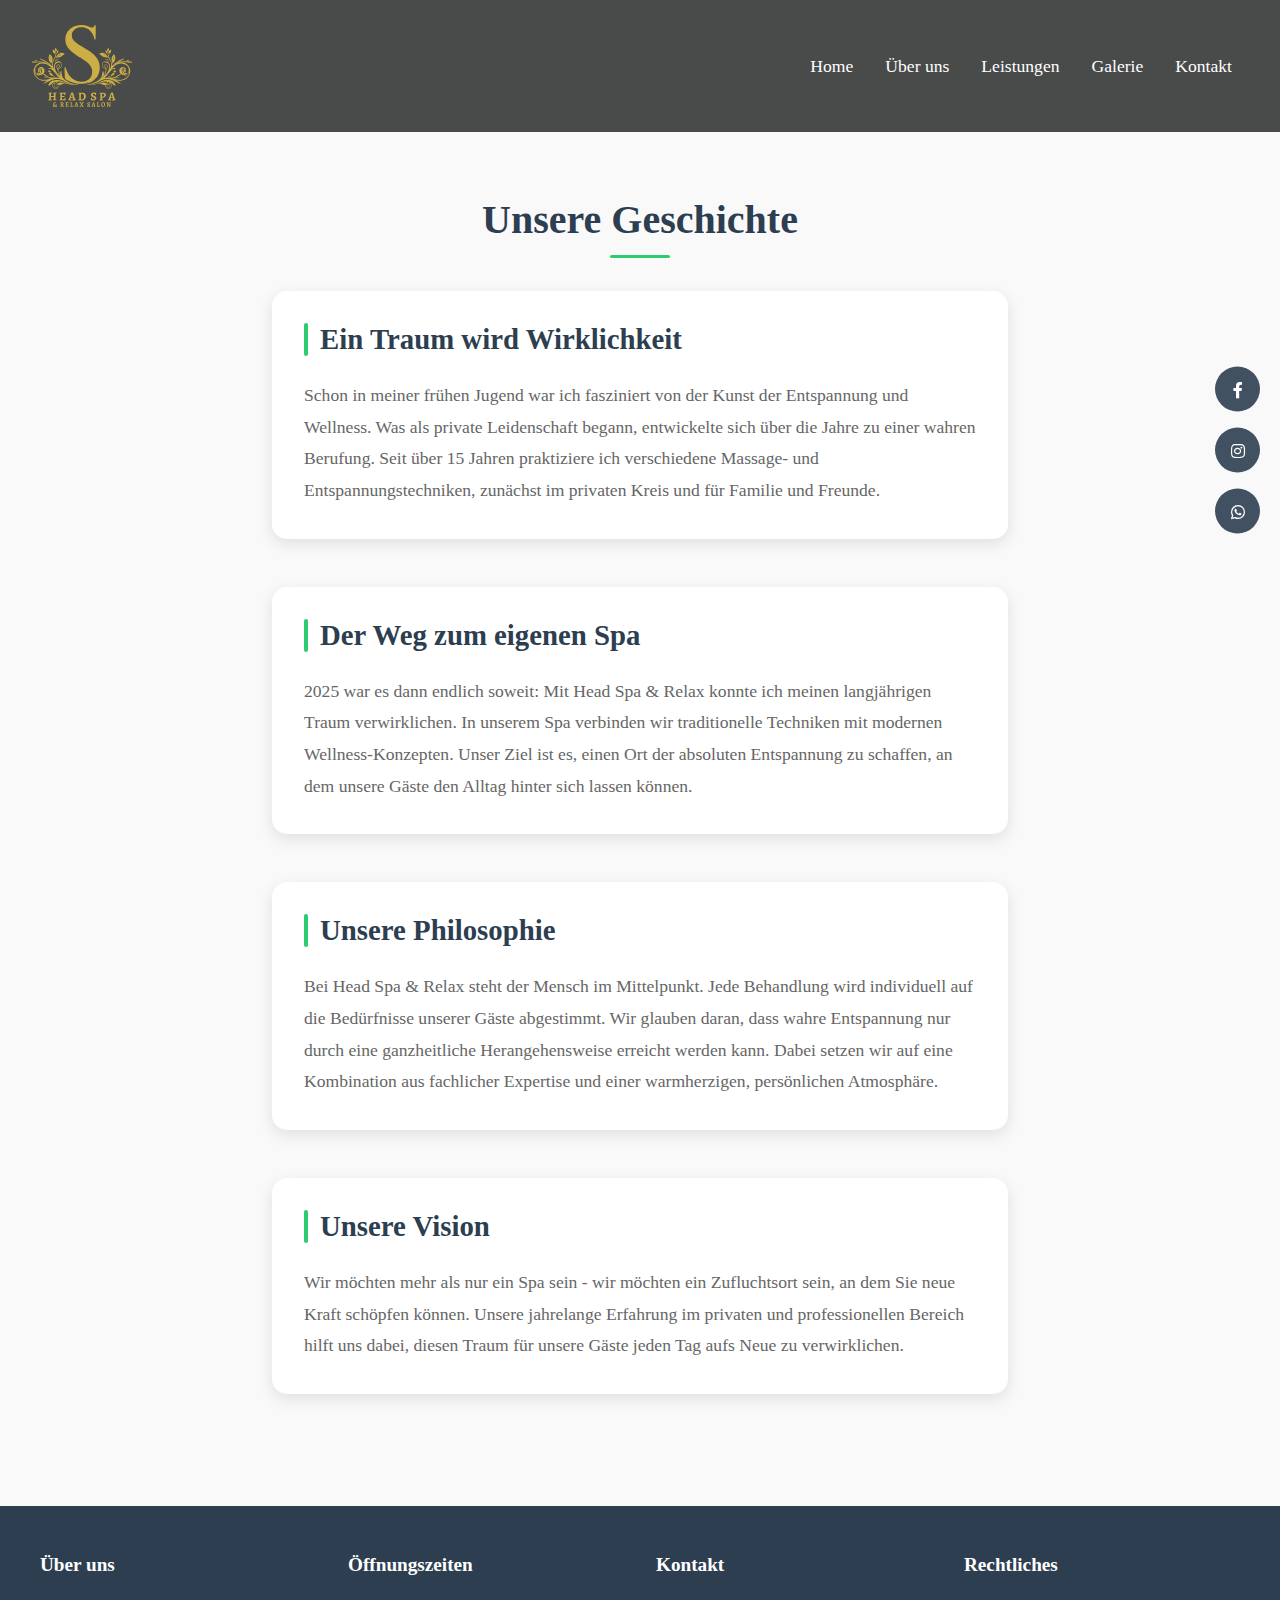
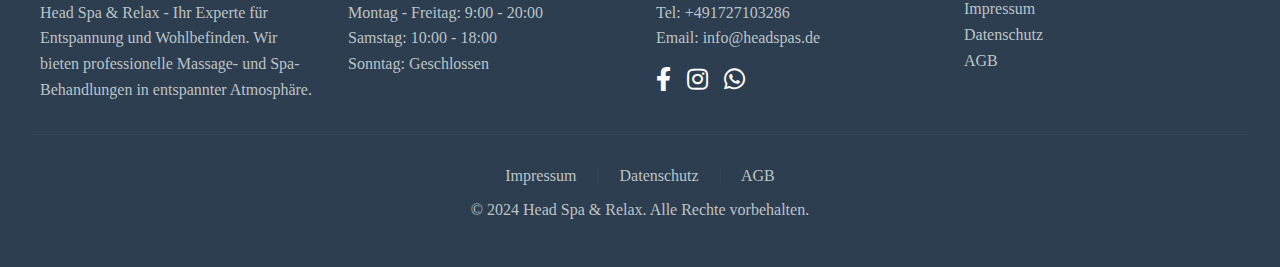
==== commit 66f5e709: "update gelerie" ====
--- a/html/about.html
+++ b/html/about.html
@@ -36,6 +36,7 @@
                 <li><a href="../index.html">Home</a></li>
                 <li><a href="./about.html">Über uns</a></li>
                 <li><a href="./leistungen.html">Leistungen</a></li>
+                <li><a href="./galerie.html">Galerie</a></li>
                 <li><a href="../index.html#contact">Kontakt</a></li>
             </ul>
         </nav>
